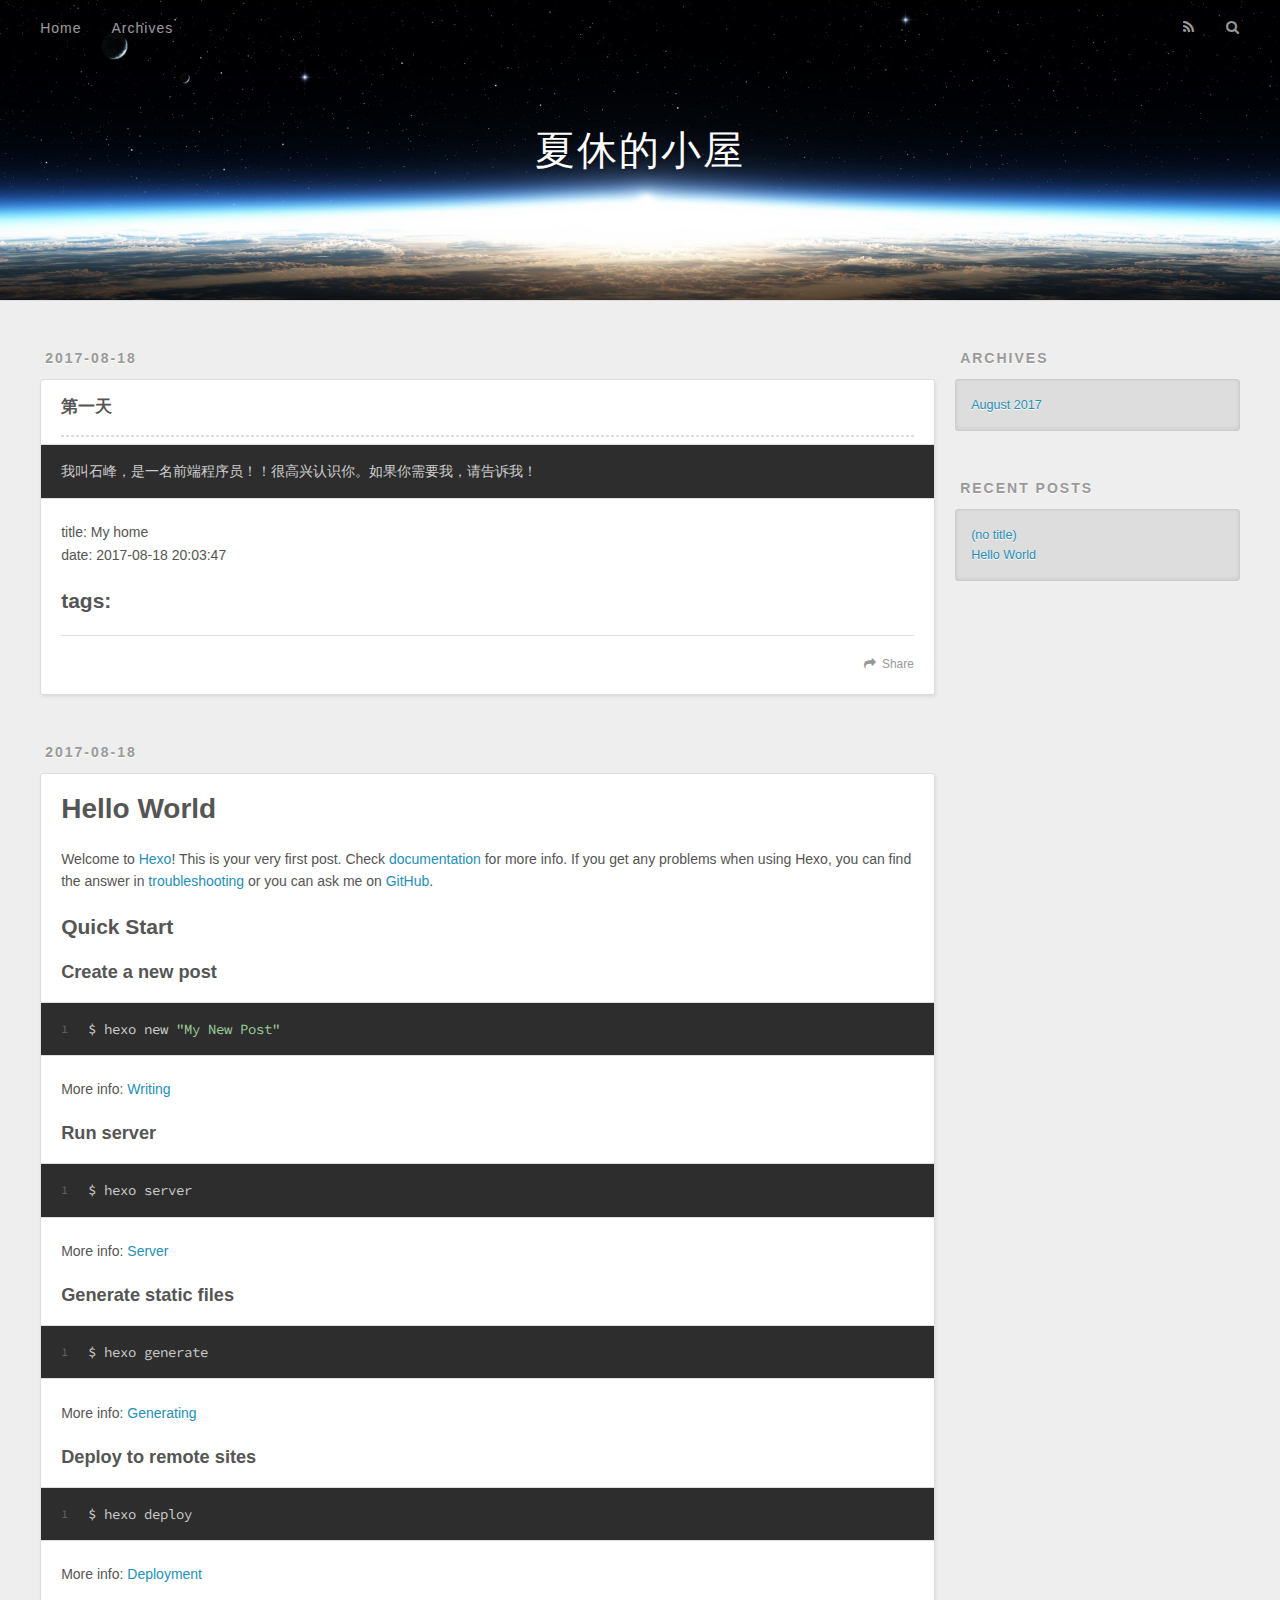
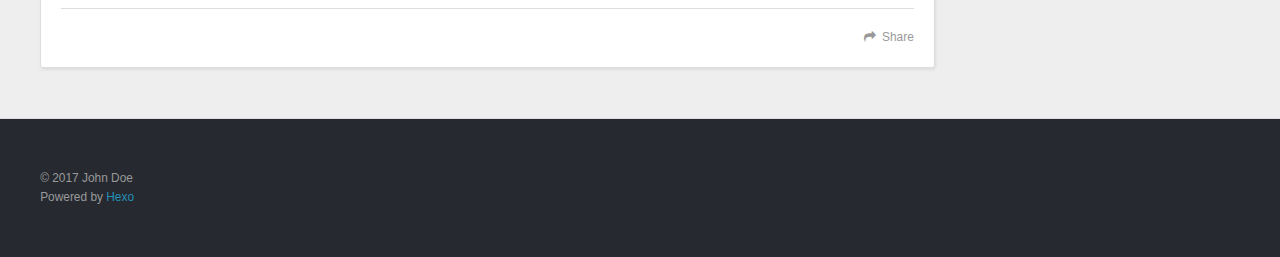
==== index.html @ 98d3acc8 "Site updated: 2017-08-19 09:17:16" ====
<!DOCTYPE html>
<html>
<head>
  <meta charset="utf-8">
  
  <title>夏休的小屋</title>
  <meta name="viewport" content="width=device-width, initial-scale=1, maximum-scale=1">
  <meta property="og:type" content="website">
<meta property="og:title" content="夏休的小屋">
<meta property="og:url" content="http://yoursite.com/index.html">
<meta property="og:site_name" content="夏休的小屋">
<meta name="twitter:card" content="summary">
<meta name="twitter:title" content="夏休的小屋">
  
    <link rel="alternate" href="/atom.xml" title="夏休的小屋" type="application/atom+xml">
  
  
    <link rel="icon" href="/favicon.png">
  
  
    <link href="//fonts.googleapis.com/css?family=Source+Code+Pro" rel="stylesheet" type="text/css">
  
  <link rel="stylesheet" href="/css/style.css">
  

</head>

<body>
  <div id="container">
    <div id="wrap">
      <header id="header">
  <div id="banner"></div>
  <div id="header-outer" class="outer">
    <div id="header-title" class="inner">
      <h1 id="logo-wrap">
        <a href="/" id="logo">夏休的小屋</a>
      </h1>
      
    </div>
    <div id="header-inner" class="inner">
      <nav id="main-nav">
        <a id="main-nav-toggle" class="nav-icon"></a>
        
          <a class="main-nav-link" href="/">Home</a>
        
          <a class="main-nav-link" href="/archives">Archives</a>
        
      </nav>
      <nav id="sub-nav">
        
          <a id="nav-rss-link" class="nav-icon" href="/atom.xml" title="RSS Feed"></a>
        
        <a id="nav-search-btn" class="nav-icon" title="Search"></a>
      </nav>
      <div id="search-form-wrap">
        <form action="//google.com/search" method="get" accept-charset="UTF-8" class="search-form"><input type="search" name="q" class="search-form-input" placeholder="Search"><button type="submit" class="search-form-submit">&#xF002;</button><input type="hidden" name="sitesearch" value="http://yoursite.com"></form>
      </div>
    </div>
  </div>
</header>
      <div class="outer">
        <section id="main">
  
    <article id="post-My-home" class="article article-type-post" itemscope itemprop="blogPost">
  <div class="article-meta">
    <a href="/2017/08/18/My-home/" class="article-date">
  <time datetime="2017-08-18T12:03:47.649Z" itemprop="datePublished">2017-08-18</time>
</a>
    
  </div>
  <div class="article-inner">
    
    
    <div class="article-entry" itemprop="articleBody">
      
        <h4 id="第一天"><a href="#第一天" class="headerlink" title="第一天"></a>第一天</h4><hr>
<pre><code>我叫石峰，是一名前端程序员！！很高兴认识你。如果你需要我，请告诉我！
</code></pre><p>title: My home<br>date: 2017-08-18 20:03:47</p>
<h2 id="tags"><a href="#tags" class="headerlink" title="tags:"></a>tags:</h2>
      
    </div>
    <footer class="article-footer">
      <a data-url="http://yoursite.com/2017/08/18/My-home/" data-id="cj6im5vd40000jotl9qw6fhfk" class="article-share-link">Share</a>
      
      
    </footer>
  </div>
  
</article>


  
    <article id="post-hello-world" class="article article-type-post" itemscope itemprop="blogPost">
  <div class="article-meta">
    <a href="/2017/08/18/hello-world/" class="article-date">
  <time datetime="2017-08-18T11:27:09.221Z" itemprop="datePublished">2017-08-18</time>
</a>
    
  </div>
  <div class="article-inner">
    
    
      <header class="article-header">
        
  
    <h1 itemprop="name">
      <a class="article-title" href="/2017/08/18/hello-world/">Hello World</a>
    </h1>
  

      </header>
    
    <div class="article-entry" itemprop="articleBody">
      
        <p>Welcome to <a href="https://hexo.io/" target="_blank" rel="external">Hexo</a>! This is your very first post. Check <a href="https://hexo.io/docs/" target="_blank" rel="external">documentation</a> for more info. If you get any problems when using Hexo, you can find the answer in <a href="https://hexo.io/docs/troubleshooting.html" target="_blank" rel="external">troubleshooting</a> or you can ask me on <a href="https://github.com/hexojs/hexo/issues" target="_blank" rel="external">GitHub</a>.</p>
<h2 id="Quick-Start"><a href="#Quick-Start" class="headerlink" title="Quick Start"></a>Quick Start</h2><h3 id="Create-a-new-post"><a href="#Create-a-new-post" class="headerlink" title="Create a new post"></a>Create a new post</h3><figure class="highlight bash"><table><tr><td class="gutter"><pre><div class="line">1</div></pre></td><td class="code"><pre><div class="line">$ hexo new <span class="string">"My New Post"</span></div></pre></td></tr></table></figure>
<p>More info: <a href="https://hexo.io/docs/writing.html" target="_blank" rel="external">Writing</a></p>
<h3 id="Run-server"><a href="#Run-server" class="headerlink" title="Run server"></a>Run server</h3><figure class="highlight bash"><table><tr><td class="gutter"><pre><div class="line">1</div></pre></td><td class="code"><pre><div class="line">$ hexo server</div></pre></td></tr></table></figure>
<p>More info: <a href="https://hexo.io/docs/server.html" target="_blank" rel="external">Server</a></p>
<h3 id="Generate-static-files"><a href="#Generate-static-files" class="headerlink" title="Generate static files"></a>Generate static files</h3><figure class="highlight bash"><table><tr><td class="gutter"><pre><div class="line">1</div></pre></td><td class="code"><pre><div class="line">$ hexo generate</div></pre></td></tr></table></figure>
<p>More info: <a href="https://hexo.io/docs/generating.html" target="_blank" rel="external">Generating</a></p>
<h3 id="Deploy-to-remote-sites"><a href="#Deploy-to-remote-sites" class="headerlink" title="Deploy to remote sites"></a>Deploy to remote sites</h3><figure class="highlight bash"><table><tr><td class="gutter"><pre><div class="line">1</div></pre></td><td class="code"><pre><div class="line">$ hexo deploy</div></pre></td></tr></table></figure>
<p>More info: <a href="https://hexo.io/docs/deployment.html" target="_blank" rel="external">Deployment</a></p>

      
    </div>
    <footer class="article-footer">
      <a data-url="http://yoursite.com/2017/08/18/hello-world/" data-id="cj6im5vdd0001jotl1k71q0qz" class="article-share-link">Share</a>
      
      
    </footer>
  </div>
  
</article>


  

</section>
        
          <aside id="sidebar">
  
    

  
    

  
    
  
    
  <div class="widget-wrap">
    <h3 class="widget-title">Archives</h3>
    <div class="widget">
      <ul class="archive-list"><li class="archive-list-item"><a class="archive-list-link" href="/archives/2017/08/">August 2017</a></li></ul>
    </div>
  </div>


  
    
  <div class="widget-wrap">
    <h3 class="widget-title">Recent Posts</h3>
    <div class="widget">
      <ul>
        
          <li>
            <a href="/2017/08/18/My-home/">(no title)</a>
          </li>
        
          <li>
            <a href="/2017/08/18/hello-world/">Hello World</a>
          </li>
        
      </ul>
    </div>
  </div>

  
</aside>
        
      </div>
      <footer id="footer">
  
  <div class="outer">
    <div id="footer-info" class="inner">
      &copy; 2017 John Doe<br>
      Powered by <a href="http://hexo.io/" target="_blank">Hexo</a>
    </div>
  </div>
</footer>
    </div>
    <nav id="mobile-nav">
  
    <a href="/" class="mobile-nav-link">Home</a>
  
    <a href="/archives" class="mobile-nav-link">Archives</a>
  
</nav>
    

<script src="//ajax.googleapis.com/ajax/libs/jquery/2.0.3/jquery.min.js"></script>


  <link rel="stylesheet" href="/fancybox/jquery.fancybox.css">
  <script src="/fancybox/jquery.fancybox.pack.js"></script>


<script src="/js/script.js"></script>

  </div>
</body>
</html>
---- css/style.css ----
body {
  width: 100%;
}
body:before,
body:after {
  content: "";
  display: table;
}
body:after {
  clear: both;
}
html,
body,
div,
span,
applet,
object,
iframe,
h1,
h2,
h3,
h4,
h5,
h6,
p,
blockquote,
pre,
a,
abbr,
acronym,
address,
big,
cite,
code,
del,
dfn,
em,
img,
ins,
kbd,
q,
s,
samp,
small,
strike,
strong,
sub,
sup,
tt,
var,
dl,
dt,
dd,
ol,
ul,
li,
fieldset,
form,
label,
legend,
table,
caption,
tbody,
tfoot,
thead,
tr,
th,
td {
  margin: 0;
  padding: 0;
  border: 0;
  outline: 0;
  font-weight: inherit;
  font-style: inherit;
  font-family: inherit;
  font-size: 100%;
  vertical-align: baseline;
}
body {
  line-height: 1;
  color: #000;
  background: #fff;
}
ol,
ul {
  list-style: none;
}
table {
  border-collapse: separate;
  border-spacing: 0;
  vertical-align: middle;
}
caption,
th,
td {
  text-align: left;
  font-weight: normal;
  vertical-align: middle;
}
a img {
  border: none;
}
input,
button {
  margin: 0;
  padding: 0;
}
input::-moz-focus-inner,
button::-moz-focus-inner {
  border: 0;
  padding: 0;
}
@font-face {
  font-family: FontAwesome;
  font-style: normal;
  font-weight: normal;
  src: url("fonts/fontawesome-webfont.eot?v=#4.0.3");
  src: url("fonts/fontawesome-webfont.eot?#iefix&v=#4.0.3") format("embedded-opentype"), url("fonts/fontawesome-webfont.woff?v=#4.0.3") format("woff"), url("fonts/fontawesome-webfont.ttf?v=#4.0.3") format("truetype"), url("fonts/fontawesome-webfont.svg#fontawesomeregular?v=#4.0.3") format("svg");
}
html,
body,
#container {
  height: 100%;
}
body {
  background: #eee;
  font: 14px "Helvetica Neue", Helvetica, Arial, sans-serif;
  -webkit-text-size-adjust: 100%;
}
.outer {
  max-width: 1220px;
  margin: 0 auto;
  padding: 0 20px;
}
.outer:before,
.outer:after {
  content: "";
  display: table;
}
.outer:after {
  clear: both;
}
.inner {
  display: inline;
  float: left;
  width: 98.33333333333333%;
  margin: 0 0.833333333333333%;
}
.left,
.alignleft {
  float: left;
}
.right,
.alignright {
  float: right;
}
.clear {
  clear: both;
}
#container {
  position: relative;
}
.mobile-nav-on {
  overflow: hidden;
}
#wrap {
  height: 100%;
  width: 100%;
  position: absolute;
  top: 0;
  left: 0;
  -webkit-transition: 0.2s ease-out;
  -moz-transition: 0.2s ease-out;
  -ms-transition: 0.2s ease-out;
  transition: 0.2s ease-out;
  z-index: 1;
  background: #eee;
}
.mobile-nav-on #wrap {
  left: 280px;
}
@media screen and (min-width: 768px) {
  #main {
    display: inline;
    float: left;
    width: 73.33333333333333%;
    margin: 0 0.833333333333333%;
  }
}
.article-date,
.article-category-link,
.archive-year,
.widget-title {
  text-decoration: none;
  text-transform: uppercase;
  letter-spacing: 2px;
  color: #999;
  margin-bottom: 1em;
  margin-left: 5px;
  line-height: 1em;
  text-shadow: 0 1px #fff;
  font-weight: bold;
}
.article-inner,
.archive-article-inner {
  background: #fff;
  -webkit-box-shadow: 1px 2px 3px #ddd;
  box-shadow: 1px 2px 3px #ddd;
  border: 1px solid #ddd;
  border-radius: 3px;
}
.article-entry h1,
.widget h1 {
  font-size: 2em;
}
.article-entry h2,
.widget h2 {
  font-size: 1.5em;
}
.article-entry h3,
.widget h3 {
  font-size: 1.3em;
}
.article-entry h4,
.widget h4 {
  font-size: 1.2em;
}
.article-entry h5,
.widget h5 {
  font-size: 1em;
}
.article-entry h6,
.widget h6 {
  font-size: 1em;
  color: #999;
}
.article-entry hr,
.widget hr {
  border: 1px dashed #ddd;
}
.article-entry strong,
.widget strong {
  font-weight: bold;
}
.article-entry em,
.widget em,
.article-entry cite,
.widget cite {
  font-style: italic;
}
.article-entry sup,
.widget sup,
.article-entry sub,
.widget sub {
  font-size: 0.75em;
  line-height: 0;
  position: relative;
  vertical-align: baseline;
}
.article-entry sup,
.widget sup {
  top: -0.5em;
}
.article-entry sub,
.widget sub {
  bottom: -0.2em;
}
.article-entry small,
.widget small {
  font-size: 0.85em;
}
.article-entry acronym,
.widget acronym,
.article-entry abbr,
.widget abbr {
  border-bottom: 1px dotted;
}
.article-entry ul,
.widget ul,
.article-entry ol,
.widget ol,
.article-entry dl,
.widget dl {
  margin: 0 20px;
  line-height: 1.6em;
}
.article-entry ul ul,
.widget ul ul,
.article-entry ol ul,
.widget ol ul,
.article-entry ul ol,
.widget ul ol,
.article-entry ol ol,
.widget ol ol {
  margin-top: 0;
  margin-bottom: 0;
}
.article-entry ul,
.widget ul {
  list-style: disc;
}
.article-entry ol,
.widget ol {
  list-style: decimal;
}
.article-entry dt,
.widget dt {
  font-weight: bold;
}
#header {
  height: 300px;
  position: relative;
  border-bottom: 1px solid #ddd;
}
#header:before,
#header:after {
  content: "";
  position: absolute;
  left: 0;
  right: 0;
  height: 40px;
}
#header:before {
  top: 0;
  background: -webkit-linear-gradient(rgba(0,0,0,0.2), transparent);
  background: -moz-linear-gradient(rgba(0,0,0,0.2), transparent);
  background: -ms-linear-gradient(rgba(0,0,0,0.2), transparent);
  background: linear-gradient(rgba(0,0,0,0.2), transparent);
}
#header:after {
  bottom: 0;
  background: -webkit-linear-gradient(transparent, rgba(0,0,0,0.2));
  background: -moz-linear-gradient(transparent, rgba(0,0,0,0.2));
  background: -ms-linear-gradient(transparent, rgba(0,0,0,0.2));
  background: linear-gradient(transparent, rgba(0,0,0,0.2));
}
#header-outer {
  height: 100%;
  position: relative;
}
#header-inner {
  position: relative;
  overflow: hidden;
}
#banner {
  position: absolute;
  top: 0;
  left: 0;
  width: 100%;
  height: 100%;
  background: url("images/banner.jpg") center #000;
  -webkit-background-size: cover;
  -moz-background-size: cover;
  background-size: cover;
  z-index: -1;
}
#header-title {
  text-align: center;
  height: 40px;
  position: absolute;
  top: 50%;
  left: 0;
  margin-top: -20px;
}
#logo,
#subtitle {
  text-decoration: none;
  color: #fff;
  font-weight: 300;
  text-shadow: 0 1px 4px rgba(0,0,0,0.3);
}
#logo {
  font-size: 40px;
  line-height: 40px;
  letter-spacing: 2px;
}
#subtitle {
  font-size: 16px;
  line-height: 16px;
  letter-spacing: 1px;
}
#subtitle-wrap {
  margin-top: 16px;
}
#main-nav {
  float: left;
  margin-left: -15px;
}
.nav-icon,
.main-nav-link {
  float: left;
  color: #fff;
  opacity: 0.6;
  text-decoration: none;
  text-shadow: 0 1px rgba(0,0,0,0.2);
  -webkit-transition: opacity 0.2s;
  -moz-transition: opacity 0.2s;
  -ms-transition: opacity 0.2s;
  transition: opacity 0.2s;
  display: block;
  padding: 20px 15px;
}
.nav-icon:hover,
.main-nav-link:hover {
  opacity: 1;
}
.nav-icon {
  font-family: FontAwesome;
  text-align: center;
  font-size: 14px;
  width: 14px;
  height: 14px;
  padding: 20px 15px;
  position: relative;
  cursor: pointer;
}
.main-nav-link {
  font-weight: 300;
  letter-spacing: 1px;
}
@media screen and (max-width: 479px) {
  .main-nav-link {
    display: none;
  }
}
#main-nav-toggle {
  display: none;
}
#main-nav-toggle:before {
  content: "\f0c9";
}
@media screen and (max-width: 479px) {
  #main-nav-toggle {
    display: block;
  }
}
#sub-nav {
  float: right;
  margin-right: -15px;
}
#nav-rss-link:before {
  content: "\f09e";
}
#nav-search-btn:before {
  content: "\f002";
}
#search-form-wrap {
  position: absolute;
  top: 15px;
  width: 150px;
  height: 30px;
  right: -150px;
  opacity: 0;
  -webkit-transition: 0.2s ease-out;
  -moz-transition: 0.2s ease-out;
  -ms-transition: 0.2s ease-out;
  transition: 0.2s ease-out;
}
#search-form-wrap.on {
  opacity: 1;
  right: 0;
}
@media screen and (max-width: 479px) {
  #search-form-wrap {
    width: 100%;
    right: -100%;
  }
}
.search-form {
  position: absolute;
  top: 0;
  left: 0;
  right: 0;
  background: #fff;
  padding: 5px 15px;
  border-radius: 15px;
  -webkit-box-shadow: 0 0 10px rgba(0,0,0,0.3);
  box-shadow: 0 0 10px rgba(0,0,0,0.3);
}
.search-form-input {
  border: none;
  background: none;
  color: #555;
  width: 100%;
  font: 13px "Helvetica Neue", Helvetica, Arial, sans-serif;
  outline: none;
}
.search-form-input::-webkit-search-results-decoration,
.search-form-input::-webkit-search-cancel-button {
  -webkit-appearance: none;
}
.search-form-submit {
  position: absolute;
  top: 50%;
  right: 10px;
  margin-top: -7px;
  font: 13px FontAwesome;
  border: none;
  background: none;
  color: #bbb;
  cursor: pointer;
}
.search-form-submit:hover,
.search-form-submit:focus {
  color: #777;
}
.article {
  margin: 50px 0;
}
.article-inner {
  overflow: hidden;
}
.article-meta:before,
.article-meta:after {
  content: "";
  display: table;
}
.article-meta:after {
  clear: both;
}
.article-date {
  float: left;
}
.article-category {
  float: left;
  line-height: 1em;
  color: #ccc;
  text-shadow: 0 1px #fff;
  margin-left: 8px;
}
.article-category:before {
  content: "\2022";
}
.article-category-link {
  margin: 0 12px 1em;
}
.article-header {
  padding: 20px 20px 0;
}
.article-title {
  text-decoration: none;
  font-size: 2em;
  font-weight: bold;
  color: #555;
  line-height: 1.1em;
  -webkit-transition: color 0.2s;
  -moz-transition: color 0.2s;
  -ms-transition: color 0.2s;
  transition: color 0.2s;
}
a.article-title:hover {
  color: #258fb8;
}
.article-entry {
  color: #555;
  padding: 0 20px;
}
.article-entry:before,
.article-entry:after {
  content: "";
  display: table;
}
.article-entry:after {
  clear: both;
}
.article-entry p,
.article-entry table {
  line-height: 1.6em;
  margin: 1.6em 0;
}
.article-entry h1,
.article-entry h2,
.article-entry h3,
.article-entry h4,
.article-entry h5,
.article-entry h6 {
  font-weight: bold;
}
.article-entry h1,
.article-entry h2,
.article-entry h3,
.article-entry h4,
.article-entry h5,
.article-entry h6 {
  line-height: 1.1em;
  margin: 1.1em 0;
}
.article-entry a {
  color: #258fb8;
  text-decoration: none;
}
.article-entry a:hover {
  text-decoration: underline;
}
.article-entry ul,
.article-entry ol,
.article-entry dl {
  margin-top: 1.6em;
  margin-bottom: 1.6em;
}
.article-entry img,
.article-entry video {
  max-width: 100%;
  height: auto;
  display: block;
  margin: auto;
}
.article-entry iframe {
  border: none;
}
.article-entry table {
  width: 100%;
  border-collapse: collapse;
  border-spacing: 0;
}
.article-entry th {
  font-weight: bold;
  border-bottom: 3px solid #ddd;
  padding-bottom: 0.5em;
}
.article-entry td {
  border-bottom: 1px solid #ddd;
  padding: 10px 0;
}
.article-entry blockquote {
  font-family: Georgia, "Times New Roman", serif;
  font-size: 1.4em;
  margin: 1.6em 20px;
  text-align: center;
}
.article-entry blockquote footer {
  font-size: 14px;
  margin: 1.6em 0;
  font-family: "Helvetica Neue", Helvetica, Arial, sans-serif;
}
.article-entry blockquote footer cite:before {
  content: "—";
  padding: 0 0.5em;
}
.article-entry .pullquote {
  text-align: left;
  width: 45%;
  margin: 0;
}
.article-entry .pullquote.left {
  margin-left: 0.5em;
  margin-right: 1em;
}
.article-entry .pullquote.right {
  margin-right: 0.5em;
  margin-left: 1em;
}
.article-entry .caption {
  color: #999;
  display: block;
  font-size: 0.9em;
  margin-top: 0.5em;
  position: relative;
  text-align: center;
}
.article-entry .video-container {
  position: relative;
  padding-top: 56.25%;
  height: 0;
  overflow: hidden;
}
.article-entry .video-container iframe,
.article-entry .video-container object,
.article-entry .video-container embed {
  position: absolute;
  top: 0;
  left: 0;
  width: 100%;
  height: 100%;
  margin-top: 0;
}
.article-more-link a {
  display: inline-block;
  line-height: 1em;
  padding: 6px 15px;
  border-radius: 15px;
  background: #eee;
  color: #999;
  text-shadow: 0 1px #fff;
  text-decoration: none;
}
.article-more-link a:hover {
  background: #258fb8;
  color: #fff;
  text-decoration: none;
  text-shadow: 0 1px #1e7293;
}
.article-footer {
  font-size: 0.85em;
  line-height: 1.6em;
  border-top: 1px solid #ddd;
  padding-top: 1.6em;
  margin: 0 20px 20px;
}
.article-footer:before,
.article-footer:after {
  content: "";
  display: table;
}
.article-footer:after {
  clear: both;
}
.article-footer a {
  color: #999;
  text-decoration: none;
}
.article-footer a:hover {
  color: #555;
}
.article-tag-list-item {
  float: left;
  margin-right: 10px;
}
.article-tag-list-link:before {
  content: "#";
}
.article-comment-link {
  float: right;
}
.article-comment-link:before {
  content: "\f075";
  font-family: FontAwesome;
  padding-right: 8px;
}
.article-share-link {
  cursor: pointer;
  float: right;
  margin-left: 20px;
}
.article-share-link:before {
  content: "\f064";
  font-family: FontAwesome;
  padding-right: 6px;
}
#article-nav {
  position: relative;
}
#article-nav:before,
#article-nav:after {
  content: "";
  display: table;
}
#article-nav:after {
  clear: both;
}
@media screen and (min-width: 768px) {
  #article-nav {
    margin: 50px 0;
  }
  #article-nav:before {
    width: 8px;
    height: 8px;
    position: absolute;
    top: 50%;
    left: 50%;
    margin-top: -4px;
    margin-left: -4px;
    content: "";
    border-radius: 50%;
    background: #ddd;
    -webkit-box-shadow: 0 1px 2px #fff;
    box-shadow: 0 1px 2px #fff;
  }
}
.article-nav-link-wrap {
  text-decoration: none;
  text-shadow: 0 1px #fff;
  color: #999;
  -webkit-box-sizing: border-box;
  -moz-box-sizing: border-box;
  box-sizing: border-box;
  margin-top: 50px;
  text-align: center;
  display: block;
}
.article-nav-link-wrap:hover {
  color: #555;
}
@media screen and (min-width: 768px) {
  .article-nav-link-wrap {
    width: 50%;
    margin-top: 0;
  }
}
@media screen and (min-width: 768px) {
  #article-nav-newer {
    float: left;
    text-align: right;
    padding-right: 20px;
  }
}
@media screen and (min-width: 768px) {
  #article-nav-older {
    float: right;
    text-align: left;
    padding-left: 20px;
  }
}
.article-nav-caption {
  text-transform: uppercase;
  letter-spacing: 2px;
  color: #ddd;
  line-height: 1em;
  font-weight: bold;
}
#article-nav-newer .article-nav-caption {
  margin-right: -2px;
}
.article-nav-title {
  font-size: 0.85em;
  line-height: 1.6em;
  margin-top: 0.5em;
}
.article-share-box {
  position: absolute;
  display: none;
  background: #fff;
  -webkit-box-shadow: 1px 2px 10px rgba(0,0,0,0.2);
  box-shadow: 1px 2px 10px rgba(0,0,0,0.2);
  border-radius: 3px;
  margin-left: -145px;
  overflow: hidden;
  z-index: 1;
}
.article-share-box.on {
  display: block;
}
.article-share-input {
  width: 100%;
  background: none;
  -webkit-box-sizing: border-box;
  -moz-box-sizing: border-box;
  box-sizing: border-box;
  font: 14px "Helvetica Neue", Helvetica, Arial, sans-serif;
  padding: 0 15px;
  color: #555;
  outline: none;
  border: 1px solid #ddd;
  border-radius: 3px 3px 0 0;
  height: 36px;
  line-height: 36px;
}
.article-share-links {
  background: #eee;
}
.article-share-links:before,
.article-share-links:after {
  content: "";
  display: table;
}
.article-share-links:after {
  clear: both;
}
.article-share-twitter,
.article-share-facebook,
.article-share-pinterest,
.article-share-google {
  width: 50px;
  height: 36px;
  display: block;
  float: left;
  position: relative;
  color: #999;
  text-shadow: 0 1px #fff;
}
.article-share-twitter:before,
.article-share-facebook:before,
.article-share-pinterest:before,
.article-share-google:before {
  font-size: 20px;
  font-family: FontAwesome;
  width: 20px;
  height: 20px;
  position: absolute;
  top: 50%;
  left: 50%;
  margin-top: -10px;
  margin-left: -10px;
  text-align: center;
}
.article-share-twitter:hover,
.article-share-facebook:hover,
.article-share-pinterest:hover,
.article-share-google:hover {
  color: #fff;
}
.article-share-twitter:before {
  content: "\f099";
}
.article-share-twitter:hover {
  background: #00aced;
  text-shadow: 0 1px #008abe;
}
.article-share-facebook:before {
  content: "\f09a";
}
.article-share-facebook:hover {
  background: #3b5998;
  text-shadow: 0 1px #2f477a;
}
.article-share-pinterest:before {
  content: "\f0d2";
}
.article-share-pinterest:hover {
  background: #cb2027;
  text-shadow: 0 1px #a21a1f;
}
.article-share-google:before {
  content: "\f0d5";
}
.article-share-google:hover {
  background: #dd4b39;
  text-shadow: 0 1px #be3221;
}
.article-gallery {
  background: #000;
  position: relative;
}
.article-gallery-photos {
  position: relative;
  overflow: hidden;
}
.article-gallery-img {
  display: none;
  max-width: 100%;
}
.article-gallery-img:first-child {
  display: block;
}
.article-gallery-img.loaded {
  position: absolute;
  display: block;
}
.article-gallery-img img {
  display: block;
  max-width: 100%;
  margin: 0 auto;
}
#comments {
  background: #fff;
  -webkit-box-shadow: 1px 2px 3px #ddd;
  box-shadow: 1px 2px 3px #ddd;
  padding: 20px;
  border: 1px solid #ddd;
  border-radius: 3px;
  margin: 50px 0;
}
#comments a {
  color: #258fb8;
}
.archives-wrap {
  margin: 50px 0;
}
.archives:before,
.archives:after {
  content: "";
  display: table;
}
.archives:after {
  clear: both;
}
.archive-year-wrap {
  margin-bottom: 1em;
}
.archives {
  -webkit-column-gap: 10px;
  -moz-column-gap: 10px;
  column-gap: 10px;
}
@media screen and (min-width: 480px) and (max-width: 767px) {
  .archives {
    -webkit-column-count: 2;
    -moz-column-count: 2;
    column-count: 2;
  }
}
@media screen and (min-width: 768px) {
  .archives {
    -webkit-column-count: 3;
    -moz-column-count: 3;
    column-count: 3;
  }
}
.archive-article {
  -webkit-column-break-inside: avoid;
  page-break-inside: avoid;
  overflow: hidden;
  break-inside: avoid-column;
}
.archive-article-inner {
  padding: 10px;
  margin-bottom: 15px;
}
.archive-article-title {
  text-decoration: none;
  font-weight: bold;
  color: #555;
  -webkit-transition: color 0.2s;
  -moz-transition: color 0.2s;
  -ms-transition: color 0.2s;
  transition: color 0.2s;
  line-height: 1.6em;
}
.archive-article-title:hover {
  color: #258fb8;
}
.archive-article-footer {
  margin-top: 1em;
}
.archive-article-date {
  color: #999;
  text-decoration: none;
  font-size: 0.85em;
  line-height: 1em;
  margin-bottom: 0.5em;
  display: block;
}
#page-nav {
  margin: 50px auto;
  background: #fff;
  -webkit-box-shadow: 1px 2px 3px #ddd;
  box-shadow: 1px 2px 3px #ddd;
  border: 1px solid #ddd;
  border-radius: 3px;
  text-align: center;
  color: #999;
  overflow: hidden;
}
#page-nav:before,
#page-nav:after {
  content: "";
  display: table;
}
#page-nav:after {
  clear: both;
}
#page-nav a,
#page-nav span {
  padding: 10px 20px;
  line-height: 1;
  height: 2ex;
}
#page-nav a {
  color: #999;
  text-decoration: none;
}
#page-nav a:hover {
  background: #999;
  color: #fff;
}
#page-nav .prev {
  float: left;
}
#page-nav .next {
  float: right;
}
#page-nav .page-number {
  display: inline-block;
}
@media screen and (max-width: 479px) {
  #page-nav .page-number {
    display: none;
  }
}
#page-nav .current {
  color: #555;
  font-weight: bold;
}
#page-nav .space {
  color: #ddd;
}
#footer {
  background: #262a30;
  padding: 50px 0;
  border-top: 1px solid #ddd;
  color: #999;
}
#footer a {
  color: #258fb8;
  text-decoration: none;
}
#footer a:hover {
  text-decoration: underline;
}
#footer-info {
  line-height: 1.6em;
  font-size: 0.85em;
}
.article-entry pre,
.article-entry .highlight {
  background: #2d2d2d;
  margin: 0 -20px;
  padding: 15px 20px;
  border-style: solid;
  border-color: #ddd;
  border-width: 1px 0;
  overflow: auto;
  color: #ccc;
  line-height: 22.400000000000002px;
}
.article-entry .highlight .gutter pre,
.article-entry .gist .gist-file .gist-data .line-numbers {
  color: #666;
  font-size: 0.85em;
}
.article-entry pre,
.article-entry code {
  font-family: "Source Code Pro", Consolas, Monaco, Menlo, Consolas, monospace;
}
.article-entry code {
  background: #eee;
  text-shadow: 0 1px #fff;
  padding: 0 0.3em;
}
.article-entry pre code {
  background: none;
  text-shadow: none;
  padding: 0;
}
.article-entry .highlight pre {
  border: none;
  margin: 0;
  padding: 0;
}
.article-entry .highlight table {
  margin: 0;
  width: auto;
}
.article-entry .highlight td {
  border: none;
  padding: 0;
}
.article-entry .highlight figcaption {
  font-size: 0.85em;
  color: #999;
  line-height: 1em;
  margin-bottom: 1em;
}
.article-entry .highlight figcaption:before,
.article-entry .highlight figcaption:after {
  content: "";
  display: table;
}
.article-entry .highlight figcaption:after {
  clear: both;
}
.article-entry .highlight figcaption a {
  float: right;
}
.article-entry .highlight .gutter pre {
  text-align: right;
  padding-right: 20px;
}
.article-entry .highlight .line {
  height: 22.400000000000002px;
}
.article-entry .highlight .line.marked {
  background: #515151;
}
.article-entry .gist {
  margin: 0 -20px;
  border-style: solid;
  border-color: #ddd;
  border-width: 1px 0;
  background: #2d2d2d;
  padding: 15px 20px 15px 0;
}
.article-entry .gist .gist-file {
  border: none;
  font-family: "Source Code Pro", Consolas, Monaco, Menlo, Consolas, monospace;
  margin: 0;
}
.article-entry .gist .gist-file .gist-data {
  background: none;
  border: none;
}
.article-entry .gist .gist-file .gist-data .line-numbers {
  background: none;
  border: none;
  padding: 0 20px 0 0;
}
.article-entry .gist .gist-file .gist-data .line-data {
  padding: 0 !important;
}
.article-entry .gist .gist-file .highlight {
  margin: 0;
  padding: 0;
  border: none;
}
.article-entry .gist .gist-file .gist-meta {
  background: #2d2d2d;
  color: #999;
  font: 0.85em "Helvetica Neue", Helvetica, Arial, sans-serif;
  text-shadow: 0 0;
  padding: 0;
  margin-top: 1em;
  margin-left: 20px;
}
.article-entry .gist .gist-file .gist-meta a {
  color: #258fb8;
  font-weight: normal;
}
.article-entry .gist .gist-file .gist-meta a:hover {
  text-decoration: underline;
}
pre .comment,
pre .title {
  color: #999;
}
pre .variable,
pre .attribute,
pre .tag,
pre .regexp,
pre .ruby .constant,
pre .xml .tag .title,
pre .xml .pi,
pre .xml .doctype,
pre .html .doctype,
pre .css .id,
pre .css .class,
pre .css .pseudo {
  color: #f2777a;
}
pre .number,
pre .preprocessor,
pre .built_in,
pre .literal,
pre .params,
pre .constant {
  color: #f99157;
}
pre .class,
pre .ruby .class .title,
pre .css .rules .attribute {
  color: #9c9;
}
pre .string,
pre .value,
pre .inheritance,
pre .header,
pre .ruby .symbol,
pre .xml .cdata {
  color: #9c9;
}
pre .css .hexcolor {
  color: #6cc;
}
pre .function,
pre .python .decorator,
pre .python .title,
pre .ruby .function .title,
pre .ruby .title .keyword,
pre .perl .sub,
pre .javascript .title,
pre .coffeescript .title {
  color: #69c;
}
pre .keyword,
pre .javascript .function {
  color: #c9c;
}
@media screen and (max-width: 479px) {
  #mobile-nav {
    position: absolute;
    top: 0;
    left: 0;
    width: 280px;
    height: 100%;
    background: #191919;
    border-right: 1px solid #fff;
  }
}
@media screen and (max-width: 479px) {
  .mobile-nav-link {
    display: block;
    color: #999;
    text-decoration: none;
    padding: 15px 20px;
    font-weight: bold;
  }
  .mobile-nav-link:hover {
    color: #fff;
  }
}
@media screen and (min-width: 768px) {
  #sidebar {
    display: inline;
    float: left;
    width: 23.333333333333332%;
    margin: 0 0.833333333333333%;
  }
}
.widget-wrap {
  margin: 50px 0;
}
.widget {
  color: #777;
  text-shadow: 0 1px #fff;
  background: #ddd;
  -webkit-box-shadow: 0 -1px 4px #ccc inset;
  box-shadow: 0 -1px 4px #ccc inset;
  border: 1px solid #ccc;
  padding: 15px;
  border-radius: 3px;
}
.widget a {
  color: #258fb8;
  text-decoration: none;
}
.widget a:hover {
  text-decoration: underline;
}
.widget ul ul,
.widget ol ul,
.widget dl ul,
.widget ul ol,
.widget ol ol,
.widget dl ol,
.widget ul dl,
.widget ol dl,
.widget dl dl {
  margin-left: 15px;
  list-style: disc;
}
.widget {
  line-height: 1.6em;
  word-wrap: break-word;
  font-size: 0.9em;
}
.widget ul,
.widget ol {
  list-style: none;
  margin: 0;
}
.widget ul ul,
.widget ol ul,
.widget ul ol,
.widget ol ol {
  margin: 0 20px;
}
.widget ul ul,
.widget ol ul {
  list-style: disc;
}
.widget ul ol,
.widget ol ol {
  list-style: decimal;
}
.category-list-count,
.tag-list-count,
.archive-list-count {
  padding-left: 5px;
  color: #999;
  font-size: 0.85em;
}
.category-list-count:before,
.tag-list-count:before,
.archive-list-count:before {
  content: "(";
}
.category-list-count:after,
.tag-list-count:after,
.archive-list-count:after {
  content: ")";
}
.tagcloud a {
  margin-right: 5px;
  display: inline-block;
}
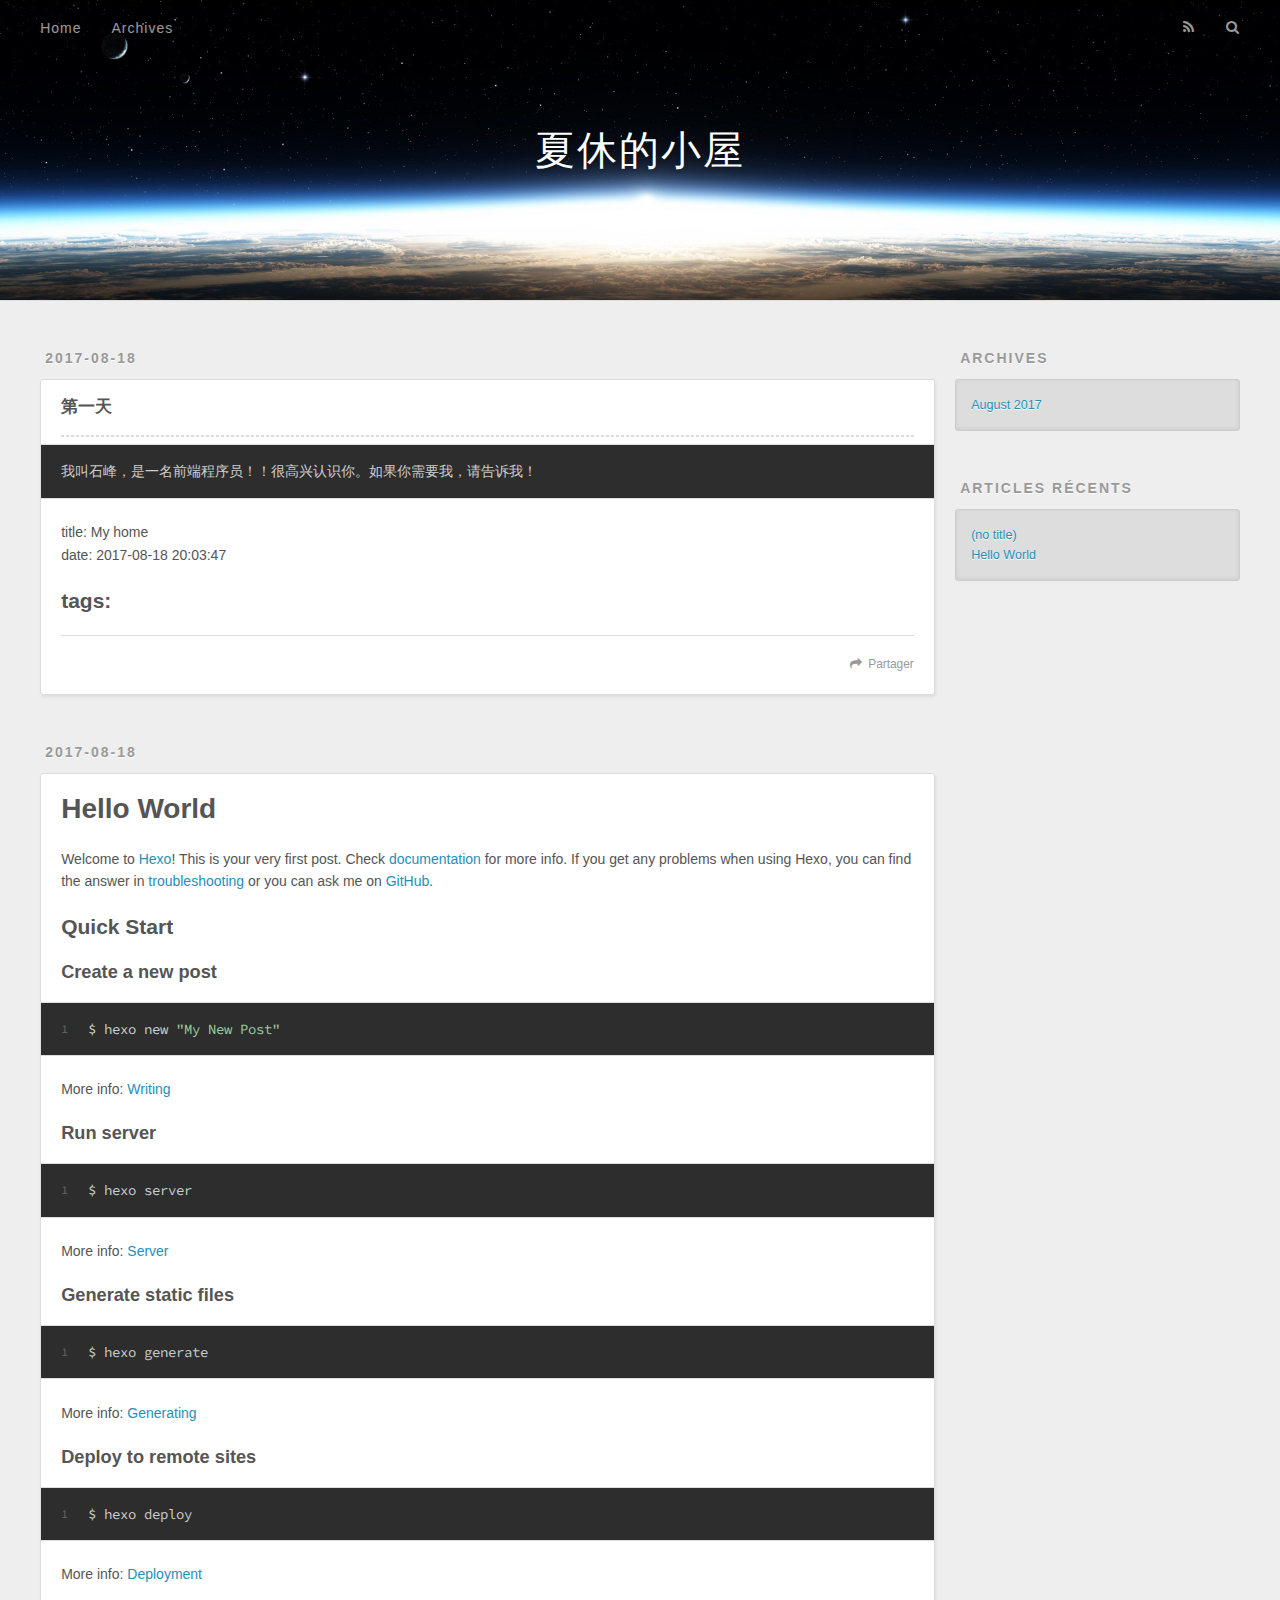
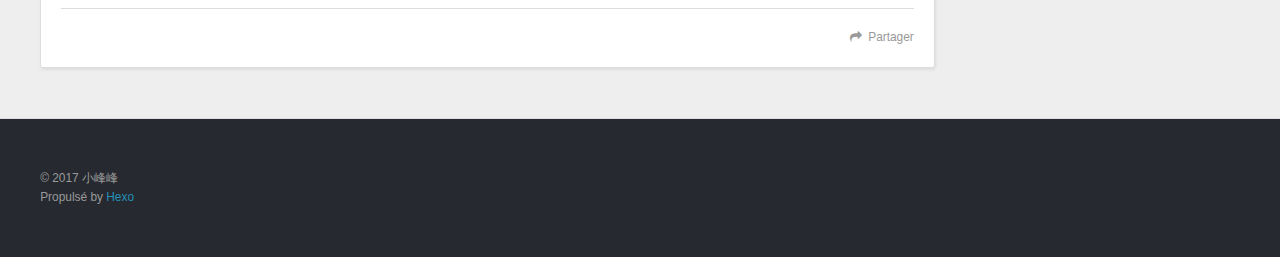
==== commit 739b733f: "Site updated: 2017-08-19 09:27:22" ====
--- a/index.html
+++ b/index.html
@@ -5,12 +5,15 @@
   
   <title>夏休的小屋</title>
   <meta name="viewport" content="width=device-width, initial-scale=1, maximum-scale=1">
-  <meta property="og:type" content="website">
+  <meta name="description" content="欢迎访问夏休小屋，很高兴认识你！">
+<meta property="og:type" content="website">
 <meta property="og:title" content="夏休的小屋">
 <meta property="og:url" content="http://yoursite.com/index.html">
 <meta property="og:site_name" content="夏休的小屋">
+<meta property="og:description" content="欢迎访问夏休小屋，很高兴认识你！">
 <meta name="twitter:card" content="summary">
 <meta name="twitter:title" content="夏休的小屋">
+<meta name="twitter:description" content="欢迎访问夏休小屋，很高兴认识你！">
   
     <link rel="alternate" href="/atom.xml" title="夏休的小屋" type="application/atom+xml">
   
@@ -48,9 +51,9 @@
       </nav>
       <nav id="sub-nav">
         
-          <a id="nav-rss-link" class="nav-icon" href="/atom.xml" title="RSS Feed"></a>
-        
-        <a id="nav-search-btn" class="nav-icon" title="Search"></a>
+          <a id="nav-rss-link" class="nav-icon" href="/atom.xml" title="Flux RSS"></a>
+        
+        <a id="nav-search-btn" class="nav-icon" title="Rechercher"></a>
       </nav>
       <div id="search-form-wrap">
         <form action="//google.com/search" method="get" accept-charset="UTF-8" class="search-form"><input type="search" name="q" class="search-form-input" placeholder="Search"><button type="submit" class="search-form-submit">&#xF002;</button><input type="hidden" name="sitesearch" value="http://yoursite.com"></form>
@@ -80,7 +83,7 @@
       
     </div>
     <footer class="article-footer">
-      <a data-url="http://yoursite.com/2017/08/18/My-home/" data-id="cj6im5vd40000jotl9qw6fhfk" class="article-share-link">Share</a>
+      <a data-url="http://yoursite.com/2017/08/18/My-home/" data-id="cj6imitt20001qgtlrdgepenf" class="article-share-link">Partager</a>
       
       
     </footer>
@@ -125,7 +128,7 @@
       
     </div>
     <footer class="article-footer">
-      <a data-url="http://yoursite.com/2017/08/18/hello-world/" data-id="cj6im5vdd0001jotl1k71q0qz" class="article-share-link">Share</a>
+      <a data-url="http://yoursite.com/2017/08/18/hello-world/" data-id="cj6imitsm0000qgtldrfhglqy" class="article-share-link">Partager</a>
       
       
     </footer>
@@ -160,7 +163,7 @@
   
     
   <div class="widget-wrap">
-    <h3 class="widget-title">Recent Posts</h3>
+    <h3 class="widget-title">Articles récents</h3>
     <div class="widget">
       <ul>
         
@@ -184,8 +187,8 @@
   
   <div class="outer">
     <div id="footer-info" class="inner">
-      &copy; 2017 John Doe<br>
-      Powered by <a href="http://hexo.io/" target="_blank">Hexo</a>
+      &copy; 2017 小峰峰<br>
+      Propulsé by <a href="http://hexo.io/" target="_blank">Hexo</a>
     </div>
   </div>
 </footer>
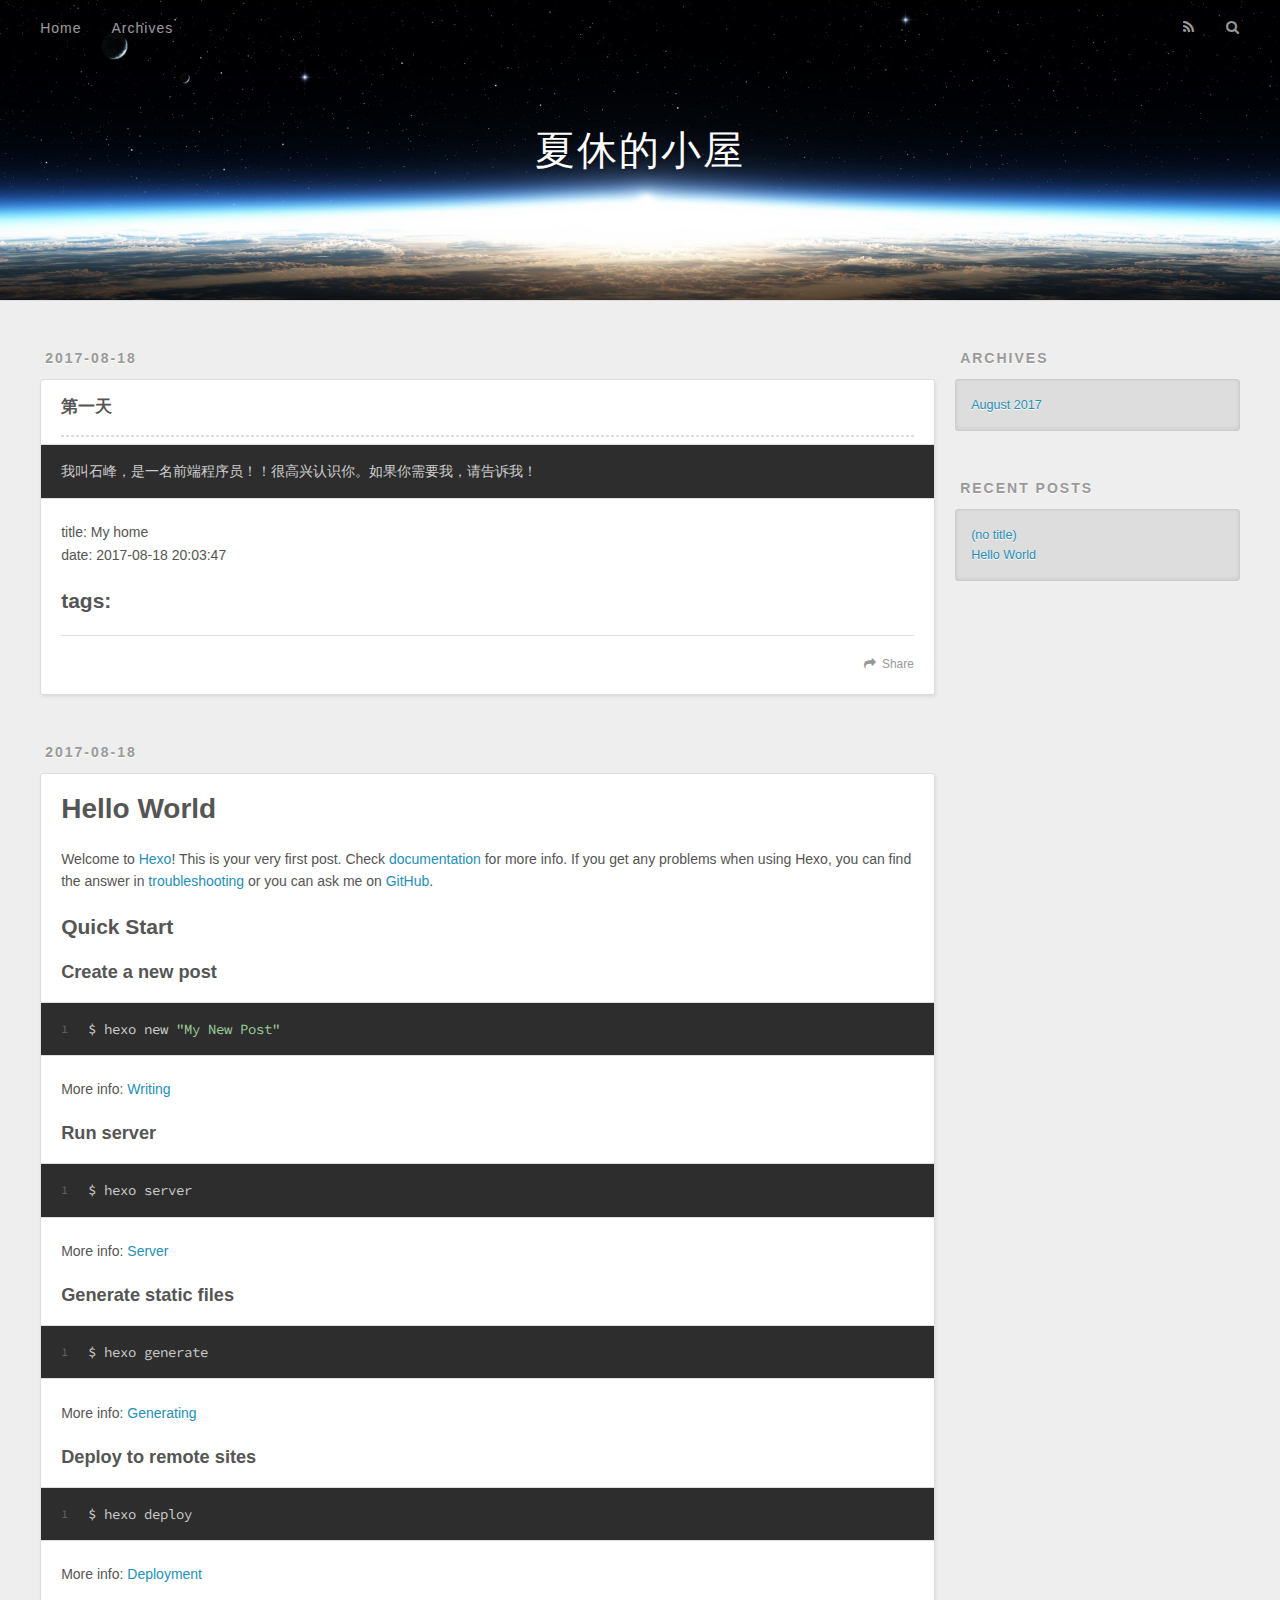
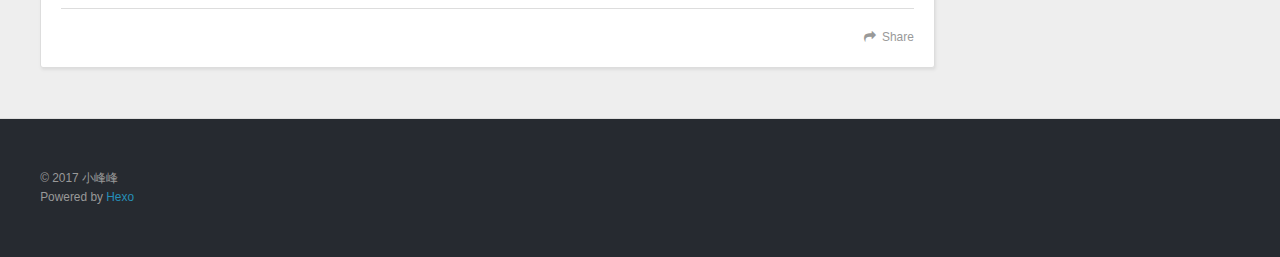
==== commit 740999b4: "Site updated: 2017-08-19 09:42:38" ====
--- a/index.html
+++ b/index.html
@@ -18,7 +18,7 @@
     <link rel="alternate" href="/atom.xml" title="夏休的小屋" type="application/atom+xml">
   
   
-    <link rel="icon" href="/favicon.png">
+    <link rel="icon" href="/favicon.ico">
   
   
     <link href="//fonts.googleapis.com/css?family=Source+Code+Pro" rel="stylesheet" type="text/css">
@@ -51,9 +51,9 @@
       </nav>
       <nav id="sub-nav">
         
-          <a id="nav-rss-link" class="nav-icon" href="/atom.xml" title="Flux RSS"></a>
-        
-        <a id="nav-search-btn" class="nav-icon" title="Rechercher"></a>
+          <a id="nav-rss-link" class="nav-icon" href="/atom.xml" title="RSS Feed"></a>
+        
+        <a id="nav-search-btn" class="nav-icon" title="Search"></a>
       </nav>
       <div id="search-form-wrap">
         <form action="//google.com/search" method="get" accept-charset="UTF-8" class="search-form"><input type="search" name="q" class="search-form-input" placeholder="Search"><button type="submit" class="search-form-submit">&#xF002;</button><input type="hidden" name="sitesearch" value="http://yoursite.com"></form>
@@ -83,7 +83,7 @@
       
     </div>
     <footer class="article-footer">
-      <a data-url="http://yoursite.com/2017/08/18/My-home/" data-id="cj6imitt20001qgtlrdgepenf" class="article-share-link">Partager</a>
+      <a data-url="http://yoursite.com/2017/08/18/My-home/" data-id="cj6in2fir00003ctlagn1qc83" class="article-share-link">Share</a>
       
       
     </footer>
@@ -128,7 +128,7 @@
       
     </div>
     <footer class="article-footer">
-      <a data-url="http://yoursite.com/2017/08/18/hello-world/" data-id="cj6imitsm0000qgtldrfhglqy" class="article-share-link">Partager</a>
+      <a data-url="http://yoursite.com/2017/08/18/hello-world/" data-id="cj6in2fj700013ctlm5m8gbu2" class="article-share-link">Share</a>
       
       
     </footer>
@@ -163,7 +163,7 @@
   
     
   <div class="widget-wrap">
-    <h3 class="widget-title">Articles récents</h3>
+    <h3 class="widget-title">Recent Posts</h3>
     <div class="widget">
       <ul>
         
@@ -188,7 +188,7 @@
   <div class="outer">
     <div id="footer-info" class="inner">
       &copy; 2017 小峰峰<br>
-      Propulsé by <a href="http://hexo.io/" target="_blank">Hexo</a>
+      Powered by <a href="http://hexo.io/" target="_blank">Hexo</a>
     </div>
   </div>
 </footer>
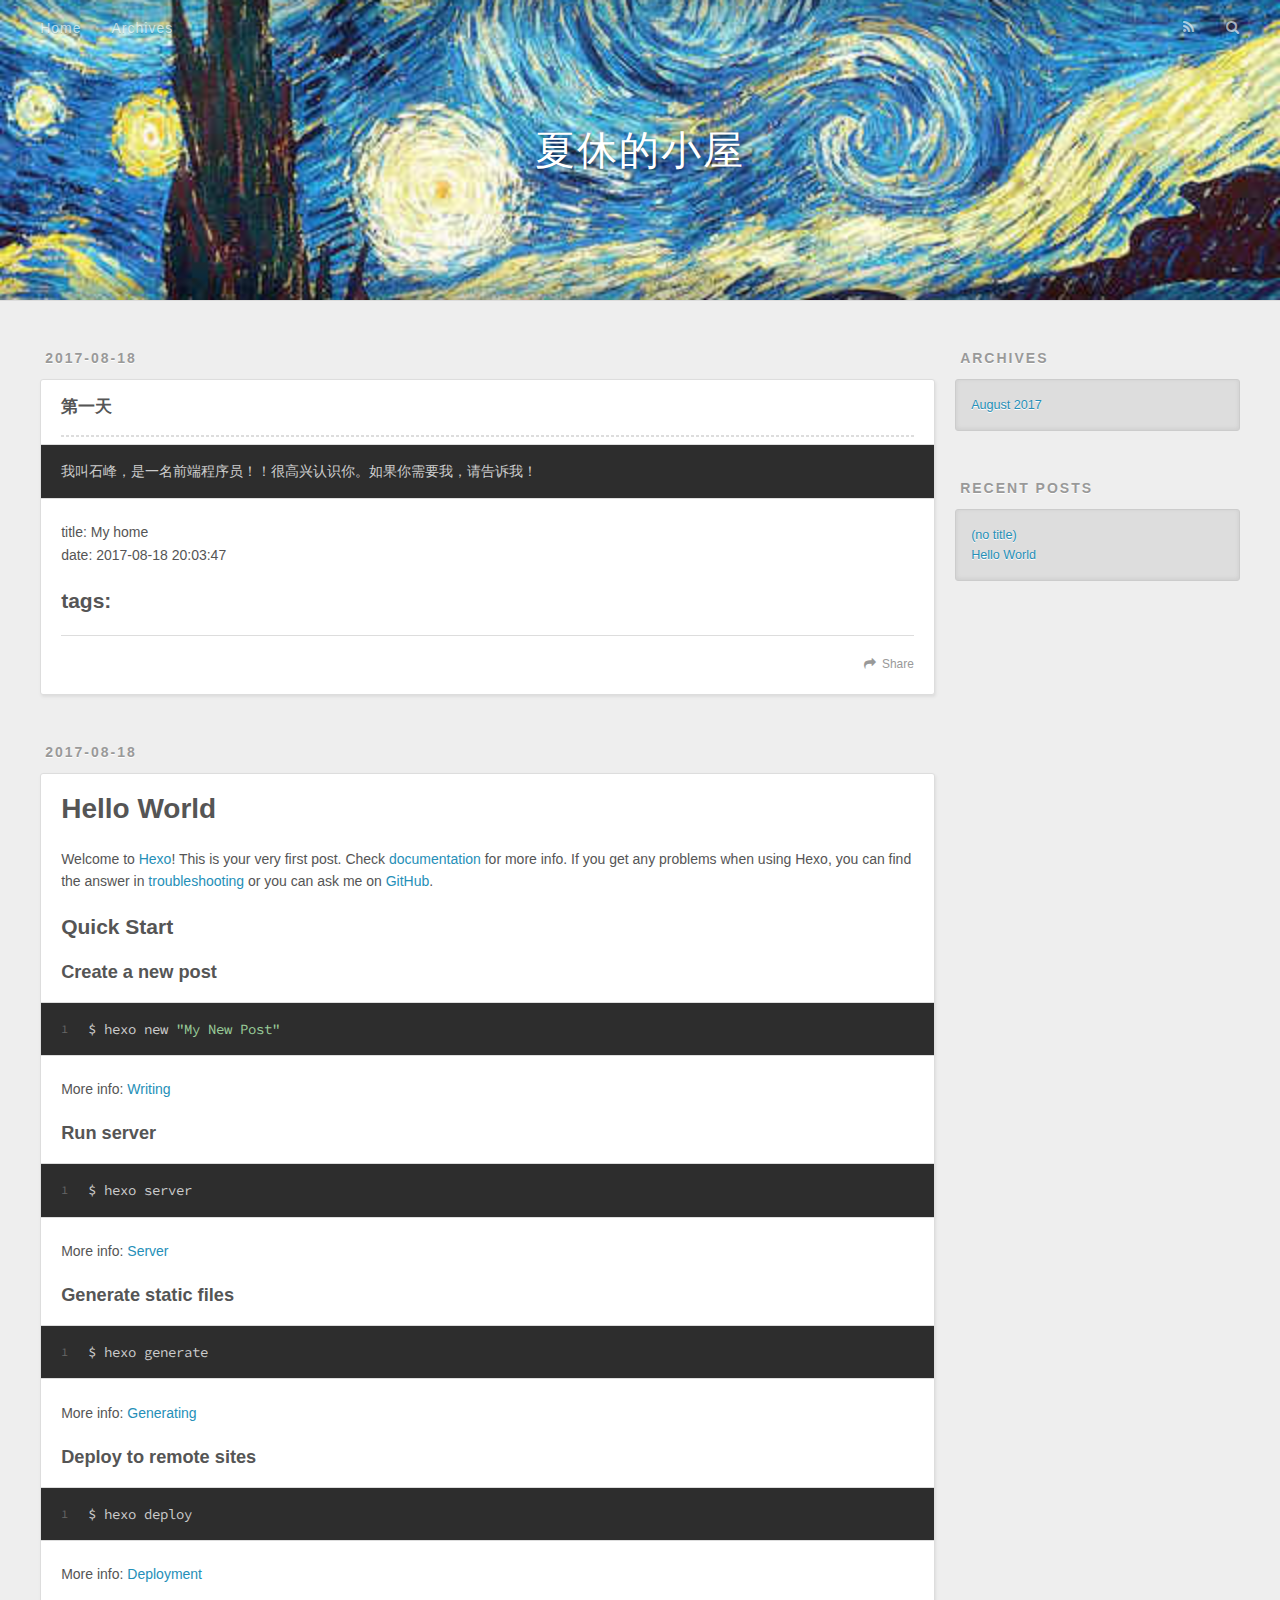
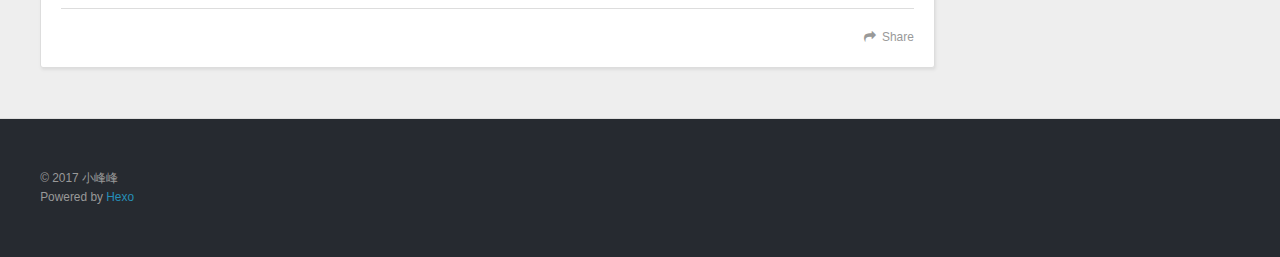
==== commit 233c3451: "Site updated: 2017-08-19 10:06:11" ====
--- a/index.html
+++ b/index.html
@@ -18,7 +18,7 @@
     <link rel="alternate" href="/atom.xml" title="夏休的小屋" type="application/atom+xml">
   
   
-    <link rel="icon" href="/favicon.ico">
+    <link rel="icon" href="/favicon.png">
   
   
     <link href="//fonts.googleapis.com/css?family=Source+Code+Pro" rel="stylesheet" type="text/css">
@@ -83,7 +83,7 @@
       
     </div>
     <footer class="article-footer">
-      <a data-url="http://yoursite.com/2017/08/18/My-home/" data-id="cj6in2fir00003ctlagn1qc83" class="article-share-link">Share</a>
+      <a data-url="http://yoursite.com/2017/08/18/My-home/" data-id="cj6inwstl0001c4tlkx0p397o" class="article-share-link">Share</a>
       
       
     </footer>
@@ -128,7 +128,7 @@
       
     </div>
     <footer class="article-footer">
-      <a data-url="http://yoursite.com/2017/08/18/hello-world/" data-id="cj6in2fj700013ctlm5m8gbu2" class="article-share-link">Share</a>
+      <a data-url="http://yoursite.com/2017/08/18/hello-world/" data-id="cj6inwstc0000c4tlq5emtebt" class="article-share-link">Share</a>
       
       
     </footer>
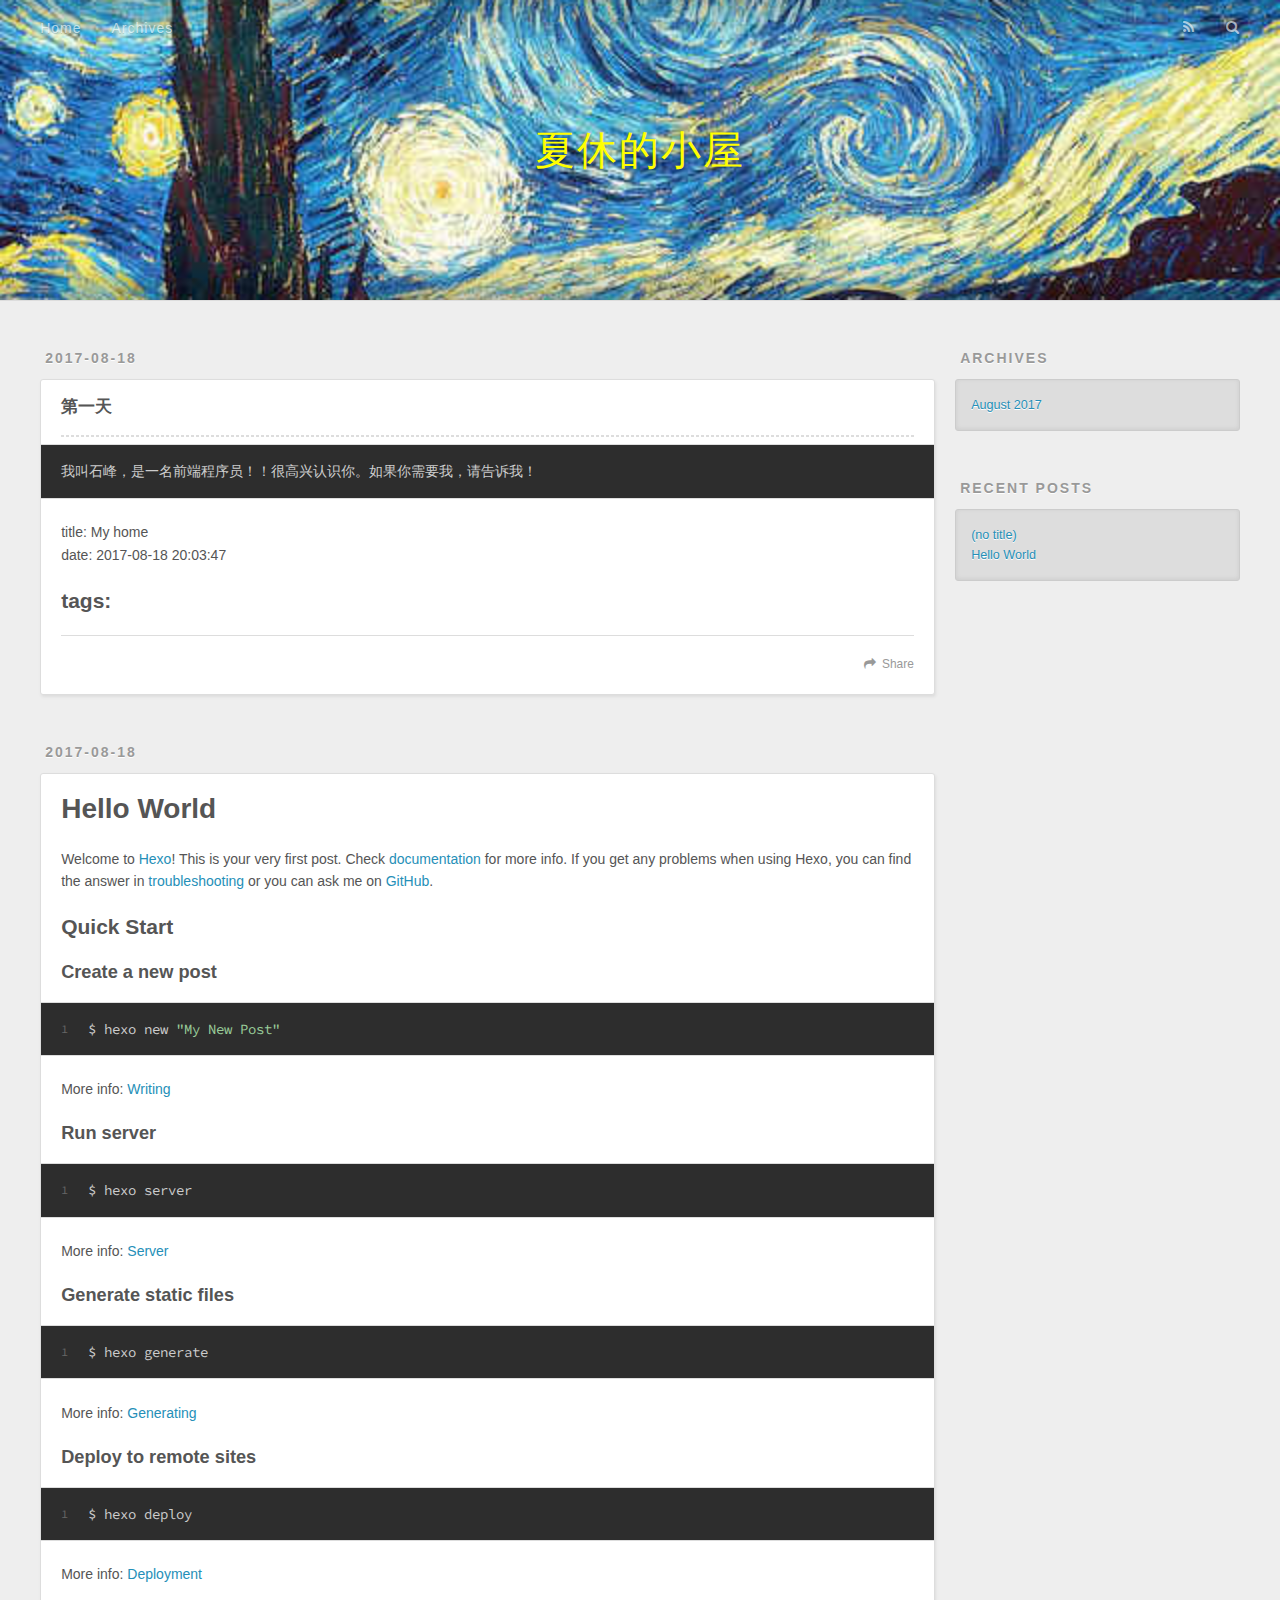
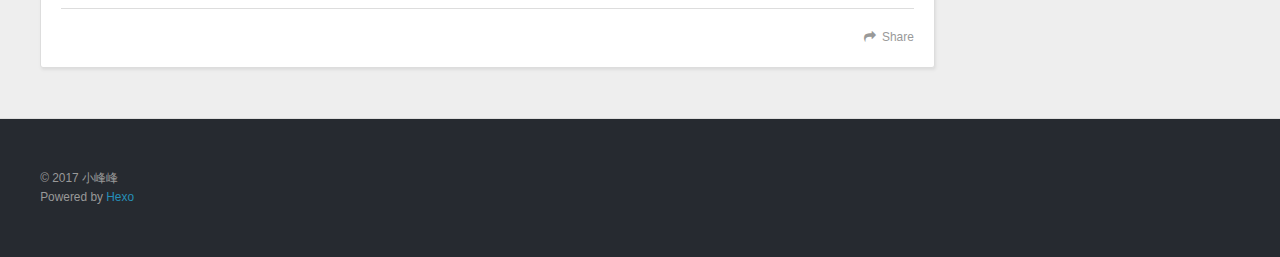
==== commit e7653032: "Site updated: 2017-08-19 10:15:38" ====
--- a/index.html
+++ b/index.html
@@ -83,7 +83,7 @@
       
     </div>
     <footer class="article-footer">
-      <a data-url="http://yoursite.com/2017/08/18/My-home/" data-id="cj6inwstl0001c4tlkx0p397o" class="article-share-link">Share</a>
+      <a data-url="http://yoursite.com/2017/08/18/My-home/" data-id="cj6io8yqg0001v8tlf4l6bcmh" class="article-share-link">Share</a>
       
       
     </footer>
@@ -128,7 +128,7 @@
       
     </div>
     <footer class="article-footer">
-      <a data-url="http://yoursite.com/2017/08/18/hello-world/" data-id="cj6inwstc0000c4tlq5emtebt" class="article-share-link">Share</a>
+      <a data-url="http://yoursite.com/2017/08/18/hello-world/" data-id="cj6io8yq70000v8tl35r6mhc7" class="article-share-link">Share</a>
       
       
     </footer>
--- a/css/style.css
+++ b/css/style.css
@@ -365,7 +365,7 @@
 #logo,
 #subtitle {
   text-decoration: none;
-  color: #fff;
+  color: #ff0;
   font-weight: 300;
   text-shadow: 0 1px 4px rgba(0,0,0,0.3);
 }
